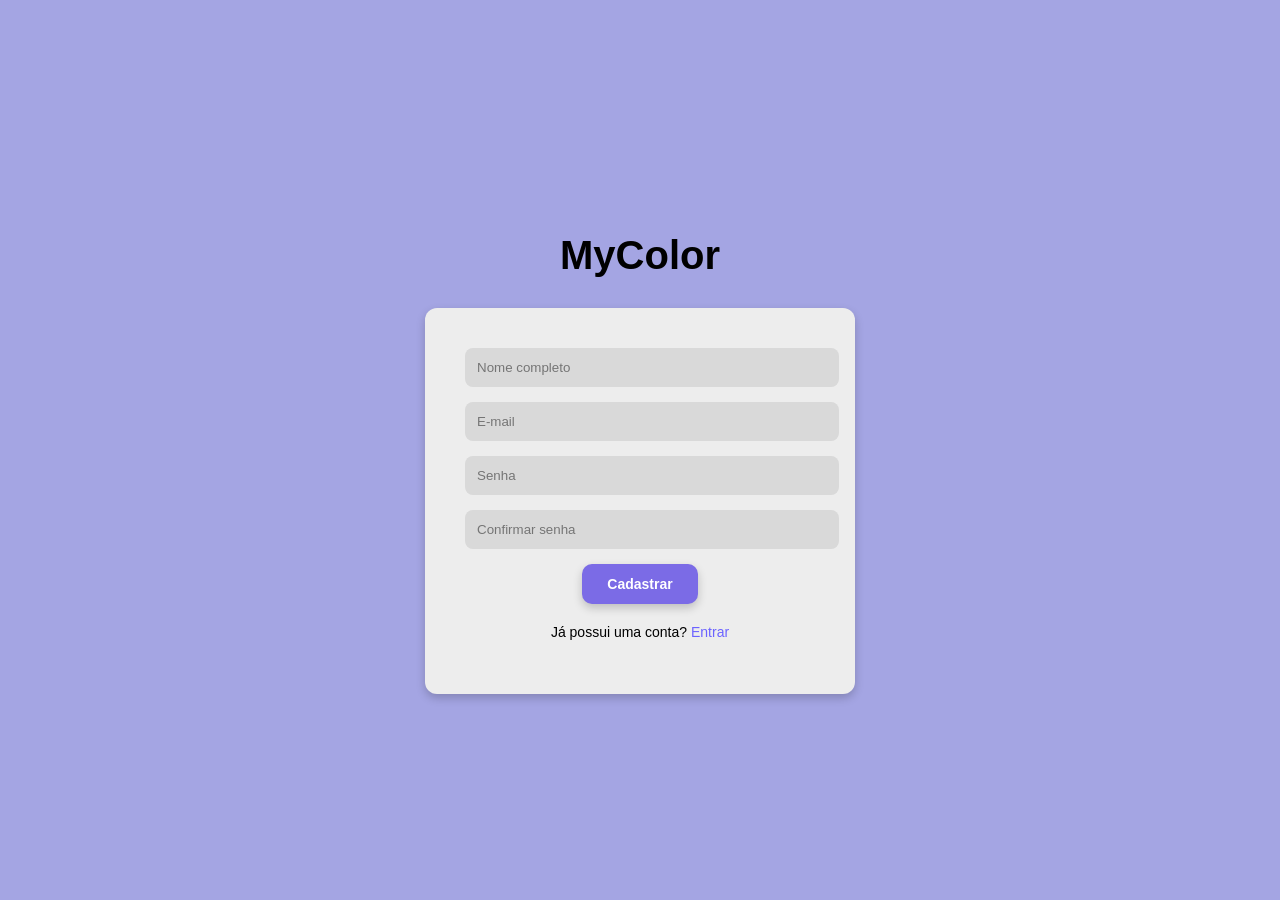
==== cadastro.html @ c525cad0 "Primeiro Commit" ====
<!DOCTYPE html>
<html lang="pt-br">

<head>
<meta charset="UTF-8">
<title>Cadastro - MyColor</title>

<link rel="stylesheet" href="css/style.css">

</head>

<body class="login-body">

<div class="login-container">

<!-- LOGO FORA DO CARD -->
<h1 class="logo">MyColor</h1>

<div class="login-box">

<form>

<input type="text" placeholder="Nome completo" required>

<input type="email" placeholder="E-mail" required>

<input type="password" placeholder="Senha" required>

<input type="password" placeholder="Confirmar senha" required>

<button class="btn">Cadastrar</button>

<p class="cadastro">
Já possui uma conta? <a href="login.html">Entrar</a>
</p>

</form>

</div>

</div>

</body>
</html>
---- css/style.css ----
body{
font-family: Arial;
margin:0;
background:#F8F2F2;
}

/* HEADER */

header{
background:#8D7BDD;
color:rgb(255, 255, 255);
padding:20px;

display:flex;
justify-content:space-between;
align-items:center;
}

nav a{
color:rgb(255, 255, 255);
text-decoration:none;
margin-left:20px;
}


/* HERO */

.hero{
padding:60px;
text-align:center;
}


/* PALETAS */

.paletas{
padding:40px;
}

.paleta{
display:flex;
margin-bottom:20px;
}

.cor{
width:60px;
height:60px;
margin-right:5px;
background:red;
}


/* FOOTER */

footer{
background:#eee;
padding:20px;
text-align:center;
}







/*TELA DE LOGIN*/



/* FUNDO DA PÁGINA */

.login-body{
background:#A4A5E3;
font-family: Arial, Helvetica, sans-serif;
margin:0;
display:flex;
justify-content:center;
align-items:center;
height:100vh;
}

/* CONTAINER */

.login-container{
text-align:center;
}

/* LOGO */

.logo{
font-size:40px;
margin-bottom:30px;
}

/* CAIXA DO LOGIN */

.login-box{
background:#EDEDED;
padding:40px;
border-radius:12px;
width:350px;
box-shadow:0px 4px 10px rgba(0,0,0,0.2);
}

/* INPUTS */

.login-box input{
width:100%;
padding:12px;
margin-bottom:15px;
border:none;
border-radius:8px;
background:#D9D9D9;
}

/* LINK SENHA */

.links{
text-align:right;
margin-bottom:20px;
}

.links a{
font-size:12px;
color:#6C63FF;
text-decoration:none;
}

/* BOTÃO */

button{
background:#7B6BE6;
color:white;
border:none;
padding:10px 30px;
border-radius:8px;
cursor:pointer;
}

/* TEXTO CADASTRO */

.cadastro{
margin-top:20px;
font-size:14px;
}

.cadastro a{
color:#6C63FF;
text-decoration:none;
}


/* EMAIL */
.email-exemplo{
font-size:13px;
margin-bottom:15px;
font-weight:bold;
}

/* REENVIAR */
.reenviar{
font-size:12px;
color:#555;
margin-bottom:10px;
}

/* CONTAINER DOS CÓDIGOS */
.codigo-container{
display:flex;
justify-content:center;
gap:10px;
margin-bottom:20px;
}

/* INPUTS DO CÓDIGO */
.codigo-container input{
width:40px;
height:40px;
text-align:center;
font-size:18px;
border:none;
border-radius:8px;
background:#DCDCDC;

box-shadow: inset 2px 2px 5px rgba(0,0,0,0.15),
            inset -2px -2px 5px rgba(255,255,255,0.7);

outline:none;
}

/* BOTÃO ENVIAR */
.btn-enviar{
background:#7B6BE6;
color:white;
border:none;
padding:10px 25px;
border-radius:10px;
cursor:pointer;
font-weight:bold;

box-shadow:0 4px 10px rgba(0,0,0,0.2);
}

.btn-enviar:hover{
background:#6a5ad1;
}


.linha-input{
display:flex;
gap:10px;
justify-content:center;
}

.codigo-container{
display:flex;
gap:10px;
justify-content:center;
margin-bottom:20px;
}

.codigo-container input{
width:40px;
height:40px;
text-align:center;
border:none;
border-radius:8px;
background:#DCDCDC;
}

.voltar{
position: fixed; /* fixa na tela */
top: 30px;
left: 30px;

background: #BDB9D9;
padding: 10px 14px;
border-radius: 12px;

text-decoration: none;
color: black;
font-size: 18px;

z-index: 999; /* garante que fica por cima */
}

.voltar:hover{    /* TEM INTERAÇÃO AO PASSAR O MOUSE POR CIMA*/
background:#a9a4d0;
}

.btn{
background:#7B6BE6;
color:white;
border:none;
padding:12px 25px;
border-radius:10px;
cursor:pointer;
font-weight:bold;
font-size:14px;

box-shadow:0 4px 10px rgba(0,0,0,0.2);

transition:0.2s;
}

/* HOVER */
.btn:hover{
background:#6a5ad1;
transform:scale(1.03);
}

/* ACTIVE (clique) */
.btn:active{
transform:scale(0.97);
}

.linha-input{
display:flex;
gap:10px;
justify-content:center;
align-items:center;
}
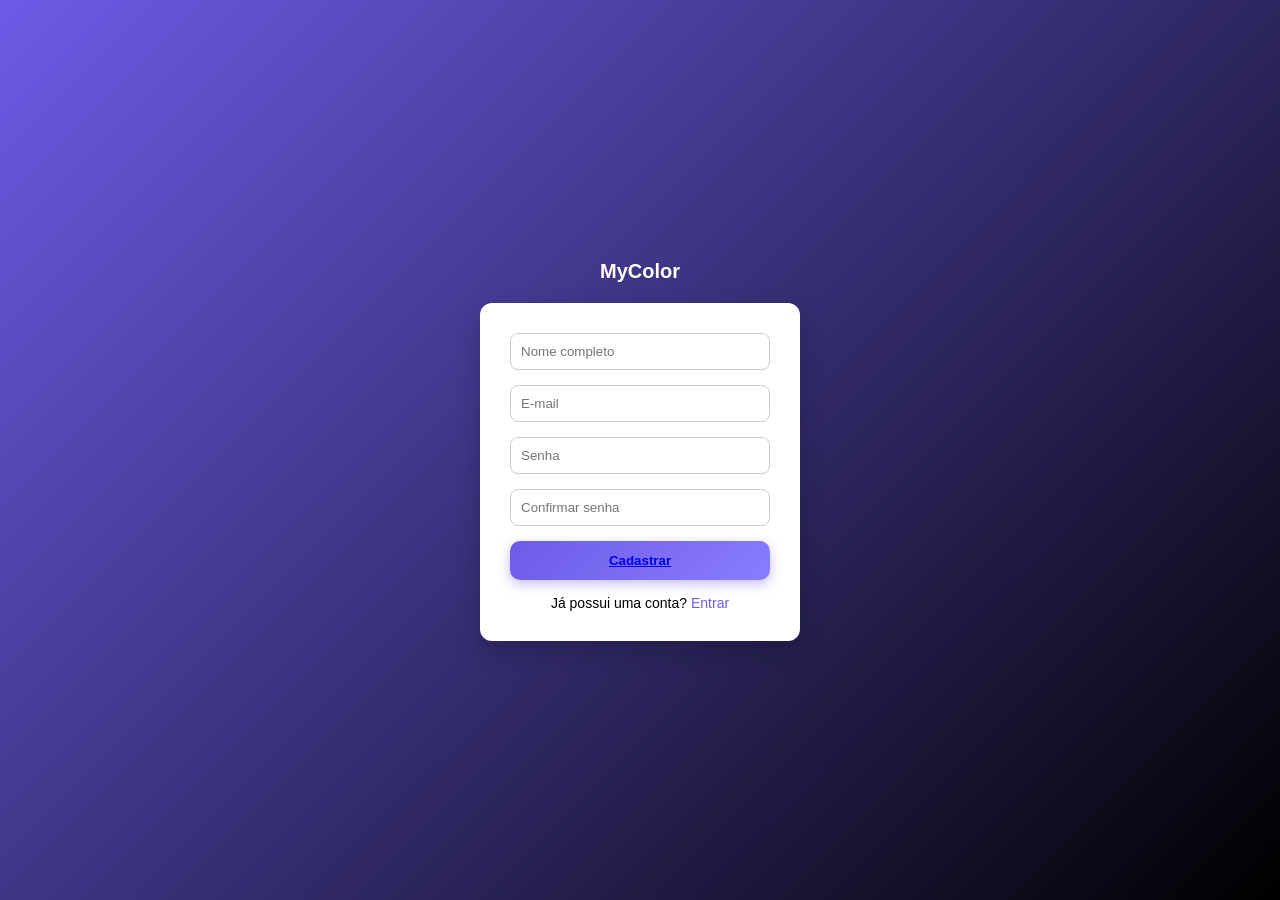
==== commit cbc1ebe3: "segundo commit" ====
--- a/cadastro.html
+++ b/cadastro.html
@@ -28,7 +28,7 @@
 
 <input type="password" placeholder="Confirmar senha" required>
 
-<button class="btn">Cadastrar</button>
+<button class="btn"><a href="index.html">Cadastrar</a></button>
 
 <p class="cadastro">
 Já possui uma conta? <a href="login.html">Entrar</a>
--- a/css/style.css
+++ b/css/style.css
@@ -1,283 +1,872 @@
+/* ===== RESET ===== */
+*{
+margin:0;
+padding:0;
+box-sizing:border-box;
+font-family:Arial, Helvetica, sans-serif;
+}
+
+/* ===== BODY ===== */
 body{
-font-family: Arial;
-margin:0;
-background:#F8F2F2;
-}
-
-/* HEADER */
-
-header{
-background:#8D7BDD;
-color:rgb(255, 255, 255);
+background:linear-gradient(135deg, #1a1f4d, #6a5ad1);
+color:white;
+}
+
+/* ===== TOPO ===== */
+.topo{
+display:flex;
+justify-content:space-between;
+align-items:center;
+padding:20px 40px;
+}
+
+.logo{
+font-size:20px;
+font-weight:bold;
+}
+
+.logo-area{
+display:flex;
+align-items:center;
+gap:10px;
+}
+
+.logo-icon{
+width:25px;
+height:25px;
+background:linear-gradient(45deg, red, yellow, green, blue);
+border-radius:6px;
+}
+
+/* MENU */
+.menu{
+display:flex;
+align-items:center;
+}
+
+.menu a{
+margin:0 15px;
+color:white;
+text-decoration:none;
+opacity:0.8;
+transition:0.2s;
+}
+
+.menu a:hover{
+opacity:1;
+}
+
+.menu a.ativo{
+opacity:1;
+border-bottom:2px solid white;
+}
+
+/* MENU ICON */
+.menu-icon{
+font-size:22px;
+cursor:pointer;
+color:white;
+text-decoration:none;
+transition:0.2s;
+}
+
+.menu-icon:hover{
+transform:scale(1.1);
+}
+
+/* ===== HERO ===== */
+.hero{
+text-align:center;
+margin-top:40px;
+}
+
+.hero h1{
+font-size:32px;
+margin-bottom:10px;
+}
+
+.hero p{
+opacity:0.8;
+margin-bottom:20px;
+}
+
+/* BUSCA */
+.busca{
+display:flex;
+justify-content:center;
+margin-bottom:10px;
+}
+
+.busca input{
+width:400px;
+padding:12px;
+border:none;
+border-radius:10px 0 0 10px;
+}
+
+.busca button{
+padding:12px 20px;
+border:none;
+background:#3A86FF;
+color:white;
+border-radius:0 10px 10px 0;
+cursor:pointer;
+}
+
+/* TEXTO EXEMPLO */
+.exemplo{
+font-size:12px;
+opacity:0.7;
+}
+
+/* FILTROS */
+.filtros{
+display:flex;
+justify-content:center;
+gap:10px;
+margin:20px 0;
+flex-wrap:wrap;
+}
+
+.filtro{
+background:rgba(255,255,255,0.2);
+padding:10px 15px;
+border-radius:10px;
+font-size:14px;
+}
+
+/* ===== PALETAS ===== */
+.paletas-container{
+display:grid;
+grid-template-columns:repeat(2, 1fr);
+gap:25px;
+max-width:1000px;
+margin:40px auto;
+padding:0 20px;
+}
+
+.paleta-card{
+background:#eaeaea;
+color:black;
 padding:20px;
-
-display:flex;
-justify-content:space-between;
-align-items:center;
-}
-
-nav a{
-color:rgb(255, 255, 255);
-text-decoration:none;
-margin-left:20px;
-}
-
-
-/* HERO */
-
-.hero{
-padding:60px;
-text-align:center;
-}
-
-
-/* PALETAS */
-
-.paletas{
-padding:40px;
-}
-
-.paleta{
-display:flex;
+border-radius:16px;
+box-shadow:0 6px 15px rgba(0,0,0,0.15);
+transition:0.2s;
+}
+
+.paleta-card:hover{
+transform:translateY(-3px);
+}
+
+.paleta-card h3{
+margin-bottom:15px;
+}
+
+/* ===== NOVAS PALETAS AGRUPADAS ===== */
+.grupo-paletas{
+display:flex;
+flex-direction:column;
+gap:10px;
+margin-bottom:15px;
+}
+
+.linha{
+display:flex;
+gap:6px;
+}
+
+.linha span{
+flex:1;
+height:20px;
+border-radius:6px;
+}
+
+/* BOTÃO ANALISAR */
+.btn-analisar{
+width:100%;
+padding:10px;
+border:none;
+border-radius:10px;
+background:#3A86FF;
+color:white;
+cursor:pointer;
+font-weight:bold;
+transition:0.2s;
+}
+
+.btn-analisar:hover{
+background:#2f6fd1;
+transform:scale(1.02);
+}
+
+/* ===== FÁBRICA ===== */
+.painel-topo{
+display:flex;
+gap:20px;
 margin-bottom:20px;
 }
 
-.cor{
-width:60px;
-height:60px;
-margin-right:5px;
-background:red;
-}
-
-
-/* FOOTER */
-
-footer{
-background:#eee;
-padding:20px;
-text-align:center;
-}
-
-
-
-
-
-
-
-/*TELA DE LOGIN*/
-
-
-
-/* FUNDO DA PÁGINA */
-
-.login-body{
-background:#A4A5E3;
-font-family: Arial, Helvetica, sans-serif;
-margin:0;
-display:flex;
-justify-content:center;
-align-items:center;
-height:100vh;
-}
-
-/* CONTAINER */
-
-.login-container{
-text-align:center;
-}
-
-/* LOGO */
-
-.logo{
-font-size:40px;
-margin-bottom:30px;
-}
-
-/* CAIXA DO LOGIN */
-
-.login-box{
-background:#EDEDED;
-padding:40px;
+.box{
+flex:1;
+background:#f5f5f5;
+padding:15px;
 border-radius:12px;
-width:350px;
-box-shadow:0px 4px 10px rgba(0,0,0,0.2);
-}
-
-/* INPUTS */
-
-.login-box input{
-width:100%;
-padding:12px;
-margin-bottom:15px;
-border:none;
-border-radius:8px;
-background:#D9D9D9;
-}
-
-/* LINK SENHA */
-
-.links{
-text-align:right;
-margin-bottom:20px;
-}
-
-.links a{
-font-size:12px;
-color:#6C63FF;
-text-decoration:none;
-}
-
-/* BOTÃO */
-
-button{
-background:#7B6BE6;
-color:white;
-border:none;
-padding:10px 30px;
-border-radius:8px;
-cursor:pointer;
-}
-
-/* TEXTO CADASTRO */
-
-.cadastro{
-margin-top:20px;
-font-size:14px;
-}
-
-.cadastro a{
-color:#6C63FF;
-text-decoration:none;
-}
-
-
-/* EMAIL */
-.email-exemplo{
-font-size:13px;
-margin-bottom:15px;
-font-weight:bold;
-}
-
-/* REENVIAR */
-.reenviar{
-font-size:12px;
-color:#555;
+box-shadow:0 2px 6px rgba(0,0,0,0.1);
+text-align:left;
+color:black;
+}
+
+.box p{
+font-weight:600;
 margin-bottom:10px;
 }
 
-/* CONTAINER DOS CÓDIGOS */
-.codigo-container{
-display:flex;
-justify-content:center;
+.paleta-fixa{
+display:flex;
 gap:10px;
-margin-bottom:20px;
-}
-
-/* INPUTS DO CÓDIGO */
-.codigo-container input{
+}
+
+.paleta-fixa span{
 width:40px;
 height:40px;
+border-radius:8px;
+}
+
+/* BOTÕES */
+.botoes-tipo button{
+padding:8px 15px;
+border:none;
+border-radius:20px;
+background:#ddd;
+cursor:pointer;
+margin-right:8px;
+transition:0.2s;
+}
+
+.botoes-tipo button:hover{
+background:#bbb;
+}
+
+.botoes-tipo button.ativo{
+background:#3A86FF;
+color:#fff;
+}
+
+/* PREVIEW */
+.preview{
+background:#fff;
+border-radius:16px;
+padding:25px;
+box-shadow:0 8px 20px rgba(0,0,0,0.1);
+transition:0.3s;
+color:black;
+}
+
+.preview:hover{
+transform:scale(1.01);
+}
+
+.preview-header{
+display:flex;
+justify-content:space-between;
+align-items:center;
+margin-bottom:20px;
+}
+
+.logo-mini{
+width:50px;
+height:25px;
+background:#3A86FF;
+border-radius:6px;
+}
+
+.menu-mini{
+width:120px;
+height:20px;
+background:#ddd;
+border-radius:6px;
+}
+
+.preview-body{
+display:grid;
+grid-template-columns:repeat(2, 1fr);
+gap:10px;
+}
+
+.card-mini{
+height:70px;
+background:#f0f0f0;
+border-radius:10px;
+}
+
+.preview-footer{
+margin-top:20px;
+display:flex;
+justify-content:center;
+}
+
+.btn-mini{
+width:140px;
+height:35px;
+background:#3A86FF;
+border-radius:10px;
+}
+
+/* BOTÃO FINAL */
+.acao{
 text-align:center;
+margin-top:20px;
+}
+
+.btn-aplicar{
+padding:12px 25px;
+background:#3A86FF;
+color:#fff;
+border:none;
+border-radius:10px;
+cursor:pointer;
+font-weight:600;
+transition:0.2s;
+}
+
+.btn-aplicar:hover{
+background:#2f6fd1;
+transform:scale(1.03);
+}
+
+/* ===== CHAT ===== */
+.chat-btn{
+position:fixed;
+bottom:30px;
+right:30px;
+width:55px;
+height:55px;
+border-radius:50%;
+background:#d9d9d9;
+display:flex;
+align-items:center;
+justify-content:center;
+font-size:20px;
+cursor:pointer;
+box-shadow:0 4px 10px rgba(0,0,0,0.3);
+transition:0.2s;
+}
+
+.chat-btn:hover{
+transform:scale(1.1);
+}
+
+.chat-overlay{
+position:fixed;
+top:0;
+left:0;
+width:100%;
+height:100%;
+background:rgba(0,0,0,0.4);
+display:none;
+justify-content:center;
+align-items:center;
+z-index:1000;
+}
+
+.chat-box{
+width:500px;
+height:350px;
+background:#1e1e1e;
+border-radius:10px;
+display:flex;
+flex-direction:column;
+position:relative;
+overflow:hidden;
+}
+
+.fechar{
+position:absolute;
+top:10px;
+right:15px;
+color:white;
+cursor:pointer;
 font-size:18px;
-border:none;
+}
+
+.chat-mensagens{
+flex:1;
+padding:15px;
+color:white;
+overflow-y:auto;
+}
+
+.msg-bot{
+background:#2c2c2c;
+padding:10px;
 border-radius:8px;
-background:#DCDCDC;
-
-box-shadow: inset 2px 2px 5px rgba(0,0,0,0.15),
-            inset -2px -2px 5px rgba(255,255,255,0.7);
-
+margin-bottom:10px;
+max-width:70%;
+}
+
+.msg-user{
+background:#3A86FF;
+padding:10px;
+border-radius:8px;
+margin-bottom:10px;
+max-width:70%;
+margin-left:auto;
+}
+
+.chat-input{
+display:flex;
+padding:10px;
+background:#2a2a2a;
+}
+
+.chat-input input{
+flex:1;
+background:#3a3a3a;
+border:none;
+color:white;
+padding:10px;
+border-radius:6px;
+}
+
+.chat-input button{
+margin-left:10px;
+background:#3A86FF;
+border:none;
+color:white;
+padding:10px 15px;
+border-radius:6px;
+cursor:pointer;
+}
+
+/* ===== LOGIN ===== */
+.login-body{
+height:100vh;
+display:flex;
+justify-content:center;
+align-items:center;
+background:linear-gradient(135deg, #6C5CE7, #000);
+}
+
+.login-container{
+display:flex;
+flex-direction:column;
+align-items:center;
+}
+
+.login-body .logo{
+color:white;
+margin-bottom:20px;
+}
+
+.login-box{
+background:white;
+padding:30px;
+border-radius:12px;
+width:320px;
+box-shadow:0 10px 25px rgba(0,0,0,0.2);
+color:black;
+}
+
+.login-box form{
+display:flex;
+flex-direction:column;
+}
+
+.login-box input{
+margin-bottom:15px;
+border:1px solid #ccc;
+padding:10px;
+border-radius:8px;
+}
+
+.login-box input:focus{
+border-color:#6C5CE7;
 outline:none;
 }
 
-/* BOTÃO ENVIAR */
-.btn-enviar{
-background:#7B6BE6;
-color:white;
-border:none;
-padding:10px 25px;
-border-radius:10px;
-cursor:pointer;
+/* LINKS */
+.links{
+display:flex;
+justify-content:flex-end;
+margin-bottom:15px;
+}
+
+.links a{
+font-size:13px;
+color:#6C5CE7;
+text-decoration:none;
+}
+
+.links a:hover{
+text-decoration:underline;
+}
+
+.cadastro{
+margin-top:15px;
+font-size:14px;
+text-align:center;
+}
+
+.cadastro a{
+color:#6C5CE7;
+text-decoration:none;
+}
+
+.cadastro a:hover{
+text-decoration:underline;
+}
+
+/* ===== CONTAINER ===== */
+.container{
+max-width:1000px; /* menor */
+margin:30px auto;
+padding:0 15px;
+}
+
+/* ===== TÍTULO ===== */
+.container h2{
+font-size:20px;
+margin-bottom:15px;
+}
+
+/* ===== PAINEL TOPO ===== */
+.painel-topo{
+display:flex;
+gap:15px;
+margin-bottom:15px;
+}
+
+.box{
+flex:1;
+background:#f5f5f5;
+padding:12px; /* menor */
+border-radius:10px;
+color:black;
+}
+
+.box p{
+font-size:13px;
+margin-bottom:8px;
+}
+
+/* ===== PALETA FIXA ===== */
+.paleta-fixa{
+display:flex;
+gap:6px;
+}
+
+.paleta-fixa span{
+width:28px;  /* menor */
+height:28px;
+border-radius:6px;
+}
+
+/* ===== BOTÕES TIPO ===== */
+.botoes-tipo{
+display:flex;
+gap:8px;
+}
+
+.botoes-tipo button{
+padding:6px 12px;
+border:none;
+border-radius:15px;
+background:#ddd;
+cursor:pointer;
+font-size:12px;
+}
+
+.botoes-tipo .ativo{
+background:#3A86FF;
+color:white;
+}
+
+/* ===== PREVIEW ===== */
+.preview{
+background:#eaeaea;
+padding:15px; /* menor */
+border-radius:14px;
+margin-bottom:15px;
+}
+
+/* HEADER */
+.preview-header{
+display:flex;
+justify-content:space-between;
+margin-bottom:10px;
+}
+
+.logo-mini{
+width:60px;
+height:18px;
+background:#3A86FF;
+border-radius:6px;
+}
+
+.menu-mini{
+width:90px;
+height:14px;
+background:#bbb;
+border-radius:6px;
+}
+
+/* BODY */
+.preview-body{
+display:grid;
+grid-template-columns:1fr 1fr;
+gap:10px;
+margin-bottom:10px;
+}
+
+.card-mini{
+height:60px; /* menor */
+background:#d1d1d1;
+border-radius:10px;
+}
+
+/* FOOTER */
+.preview-footer{
+display:flex;
+justify-content:center;
+}
+
+.btn-mini{
+width:120px;
+height:30px;
+background:#3A86FF;
+border-radius:8px;
+}
+
+/* ===== BOTÃO AÇÃO ===== */
+.acao{
+text-align:center;
+margin-top:10px;
+}
+
+.btn-aplicar{
+padding:10px 20px; /* menor */
+border:none;
+border-radius:10px;
+background:#3A86FF;
+color:white;
+cursor:pointer;
+font-size:13px;
+transition:0.2s;
+}
+
+.btn-aplicar:hover{
+background:#2f6fd6;
+}
+
+
+/* ===== RESET ===== */
+*{
+margin:0;
+padding:0;
+box-sizing:border-box;
+font-family:Arial, Helvetica, sans-serif;
+}
+
+/* ===== BODY ===== */
+body{
+background:linear-gradient(135deg, #1a1f4d, #6a5ad1);
+color:white;
+}
+
+/* ===== TOPO ===== */
+.topo{
+display:flex;
+justify-content:space-between;
+align-items:center;
+padding:20px 40px;
+}
+
+.logo{
+font-size:20px;
 font-weight:bold;
-
-box-shadow:0 4px 10px rgba(0,0,0,0.2);
-}
-
-.btn-enviar:hover{
-background:#6a5ad1;
-}
-
-
-.linha-input{
-display:flex;
+}
+
+.logo-area{
+display:flex;
+align-items:center;
 gap:10px;
-justify-content:center;
-}
-
-.codigo-container{
-display:flex;
-gap:10px;
-justify-content:center;
-margin-bottom:20px;
-}
-
-.codigo-container input{
-width:40px;
-height:40px;
+}
+
+.logo-icon{
+width:25px;
+height:25px;
+background:linear-gradient(45deg, red, yellow, green, blue);
+border-radius:6px;
+}
+
+/* MENU */
+.menu{
+display:flex;
+align-items:center;
+}
+
+.menu a{
+margin:0 15px;
+color:white;
+text-decoration:none;
+opacity:0.8;
+transition:0.2s;
+}
+
+.menu a:hover{
+opacity:1;
+}
+
+.menu a.ativo{
+opacity:1;
+border-bottom:2px solid white;
+}
+
+/* ===== HERO ===== */
+.hero{
 text-align:center;
-border:none;
+margin-top:40px;
+}
+
+/* ===== BOTÃO PADRÃO (NOVO ESTILO) ===== */
+.btn-analisar,
+.btn-aplicar,
+.busca button,
+.login-box button,
+.chat-input button{
+background:linear-gradient(135deg, #6C5CE7, #8A7CFF);
+color:white;
+border:none;
+border-radius:10px;
+padding:12px;
+cursor:pointer;
+font-weight:bold;
+transition:0.25s;
+box-shadow:0 4px 12px rgba(108,92,231,0.4);
+}
+
+/* HOVER */
+.btn-analisar:hover,
+.btn-aplicar:hover,
+.busca button:hover,
+.login-box button:hover,
+.chat-input button:hover{
+transform:translateY(-2px);
+box-shadow:0 6px 16px rgba(108,92,231,0.6);
+}
+
+/* CLICK */
+.btn-analisar:active,
+.btn-aplicar:active,
+.busca button:active,
+.login-box button:active,
+.chat-input button:active{
+transform:scale(0.97);
+}
+
+/* ===== INPUT ===== */
+input{
+border:1px solid #ccc;
 border-radius:8px;
-background:#DCDCDC;
-}
-
-.voltar{
-position: fixed; /* fixa na tela */
-top: 30px;
-left: 30px;
-
-background: #BDB9D9;
-padding: 10px 14px;
-border-radius: 12px;
-
-text-decoration: none;
-color: black;
-font-size: 18px;
-
-z-index: 999; /* garante que fica por cima */
-}
-
-.voltar:hover{    /* TEM INTERAÇÃO AO PASSAR O MOUSE POR CIMA*/
-background:#a9a4d0;
-}
-
-.btn{
-background:#7B6BE6;
-color:white;
-border:none;
-padding:12px 25px;
-border-radius:10px;
-cursor:pointer;
-font-weight:bold;
-font-size:14px;
-
-box-shadow:0 4px 10px rgba(0,0,0,0.2);
-
-transition:0.2s;
-}
-
-/* HOVER */
-.btn:hover{
-background:#6a5ad1;
-transform:scale(1.03);
-}
-
-/* ACTIVE (clique) */
-.btn:active{
-transform:scale(0.97);
-}
-
-.linha-input{
-display:flex;
-gap:10px;
-justify-content:center;
-align-items:center;
-}+padding:10px;
+}
+
+input:focus{
+outline:none;
+border-color:#6C5CE7;
+box-shadow:0 0 5px rgba(108,92,231,0.3);
+}
+
+/* ===== LOGIN ===== */
+.login-body{
+height:100vh;
+display:flex;
+justify-content:center;
+align-items:center;
+background:linear-gradient(135deg, #6C5CE7, #000);
+}
+
+.login-box{
+background:white;
+padding:30px;
+border-radius:12px;
+width:320px;
+box-shadow:0 10px 25px rgba(0,0,0,0.2);
+color:black;
+}
+
+.login-box h2{
+margin-bottom:15px;
+text-align:center;
+}
+
+.login-box input{
+margin-bottom:15px;
+}
+
+/* ===== CHAT ===== */
+.chat-btn{
+position:fixed;
+bottom:25px;
+right:25px;
+width:55px;
+height:55px;
+border-radius:50%;
+background:linear-gradient(135deg, #6C5CE7, #8A7CFF);
+display:flex;
+align-items:center;
+justify-content:center;
+font-size:22px;
+cursor:pointer;
+box-shadow:0 6px 15px rgba(0,0,0,0.3);
+transition:0.2s;
+}
+
+.chat-btn:hover{
+transform:scale(1.1);
+}
+
+.chat-overlay{
+position:fixed;
+top:0;
+left:0;
+width:100%;
+height:100%;
+background:rgba(0,0,0,0.5);
+display:none;
+justify-content:center;
+align-items:center;
+z-index:1000;
+}
+
+.chat-box{
+width:420px;
+height:320px;
+background:#1f1f2e;
+border-radius:12px;
+display:flex;
+flex-direction:column;
+overflow:hidden;
+}
+
+.chat-input{
+display:flex;
+padding:10px;
+background:#2a2a3a;
+}
+
+.chat-input input{
+flex:1;
+background:#3a3a4a;
+border:none;
+color:white;
+padding:8px;
+border-radius:6px;
+}
+
+/* ===== RESPONSIVO ===== */
+@media(max-width:768px){
+.busca input{
+width:100%;
+}
+}
